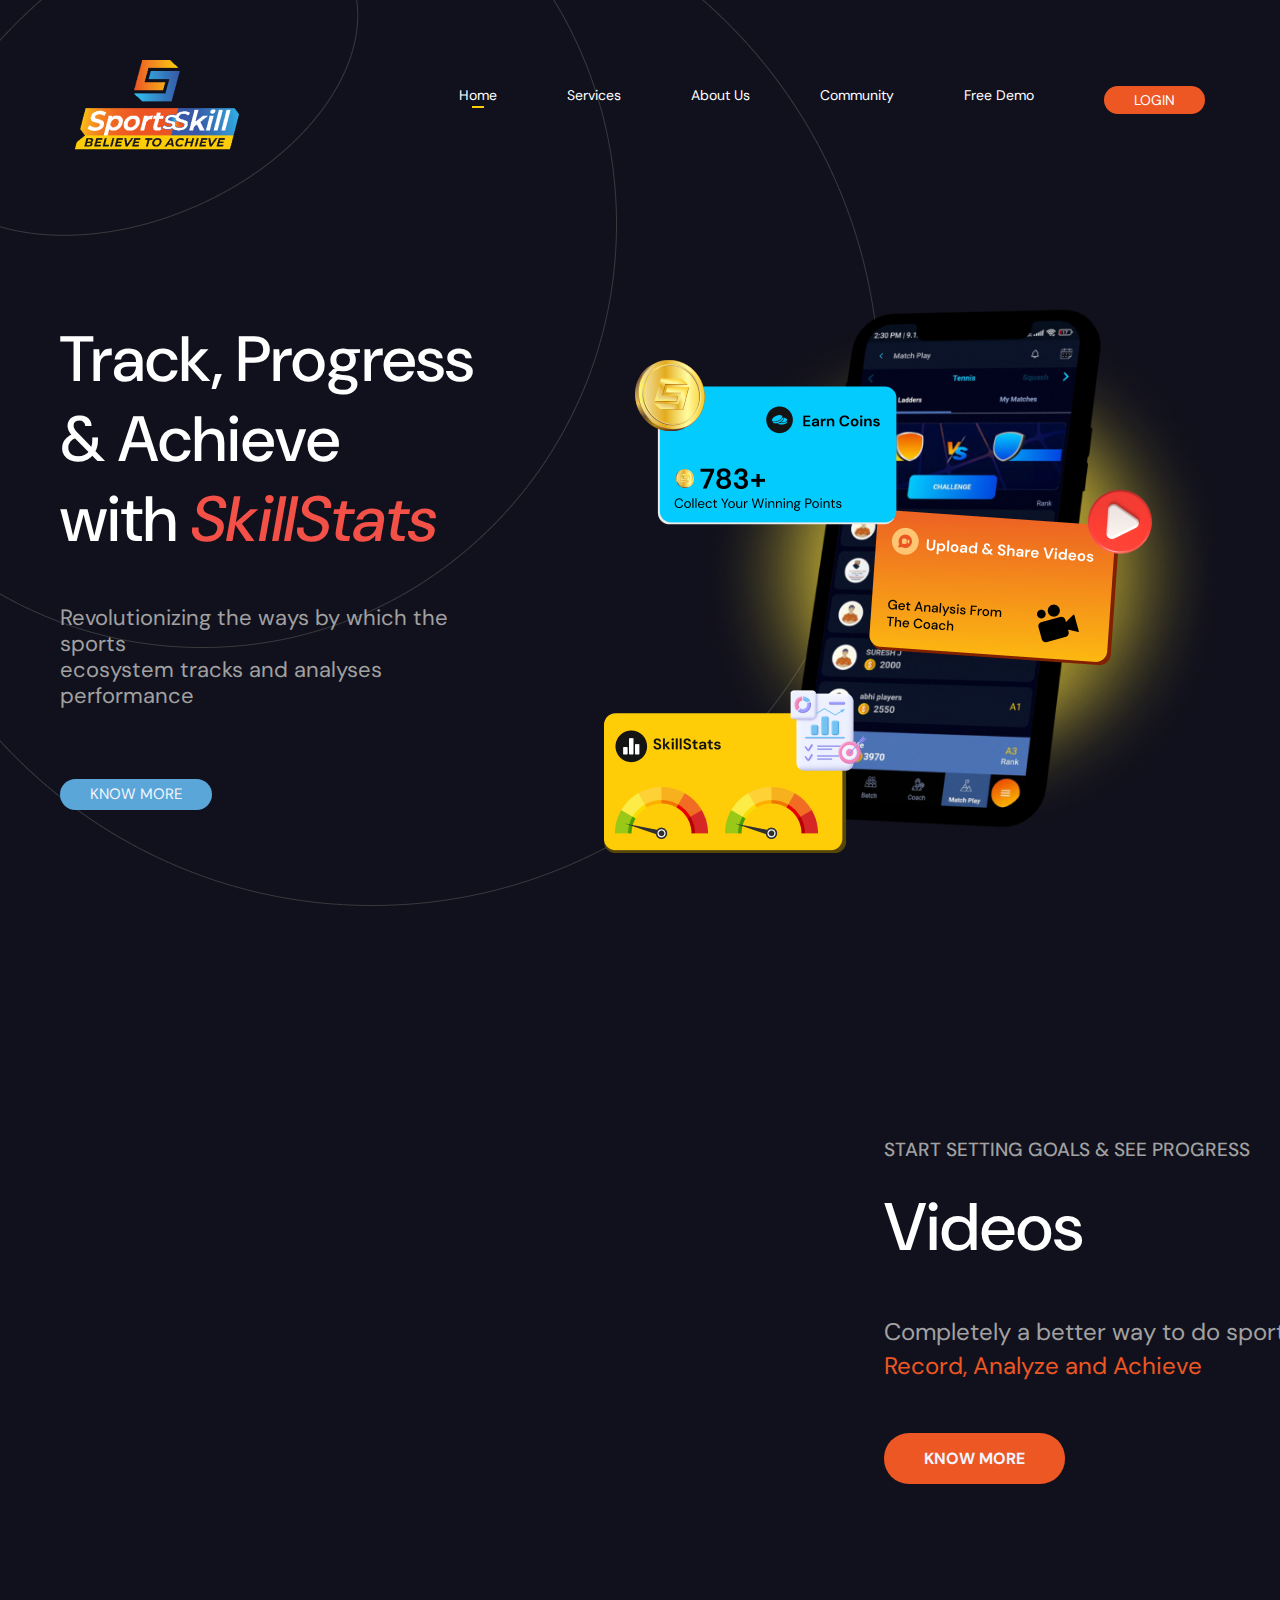
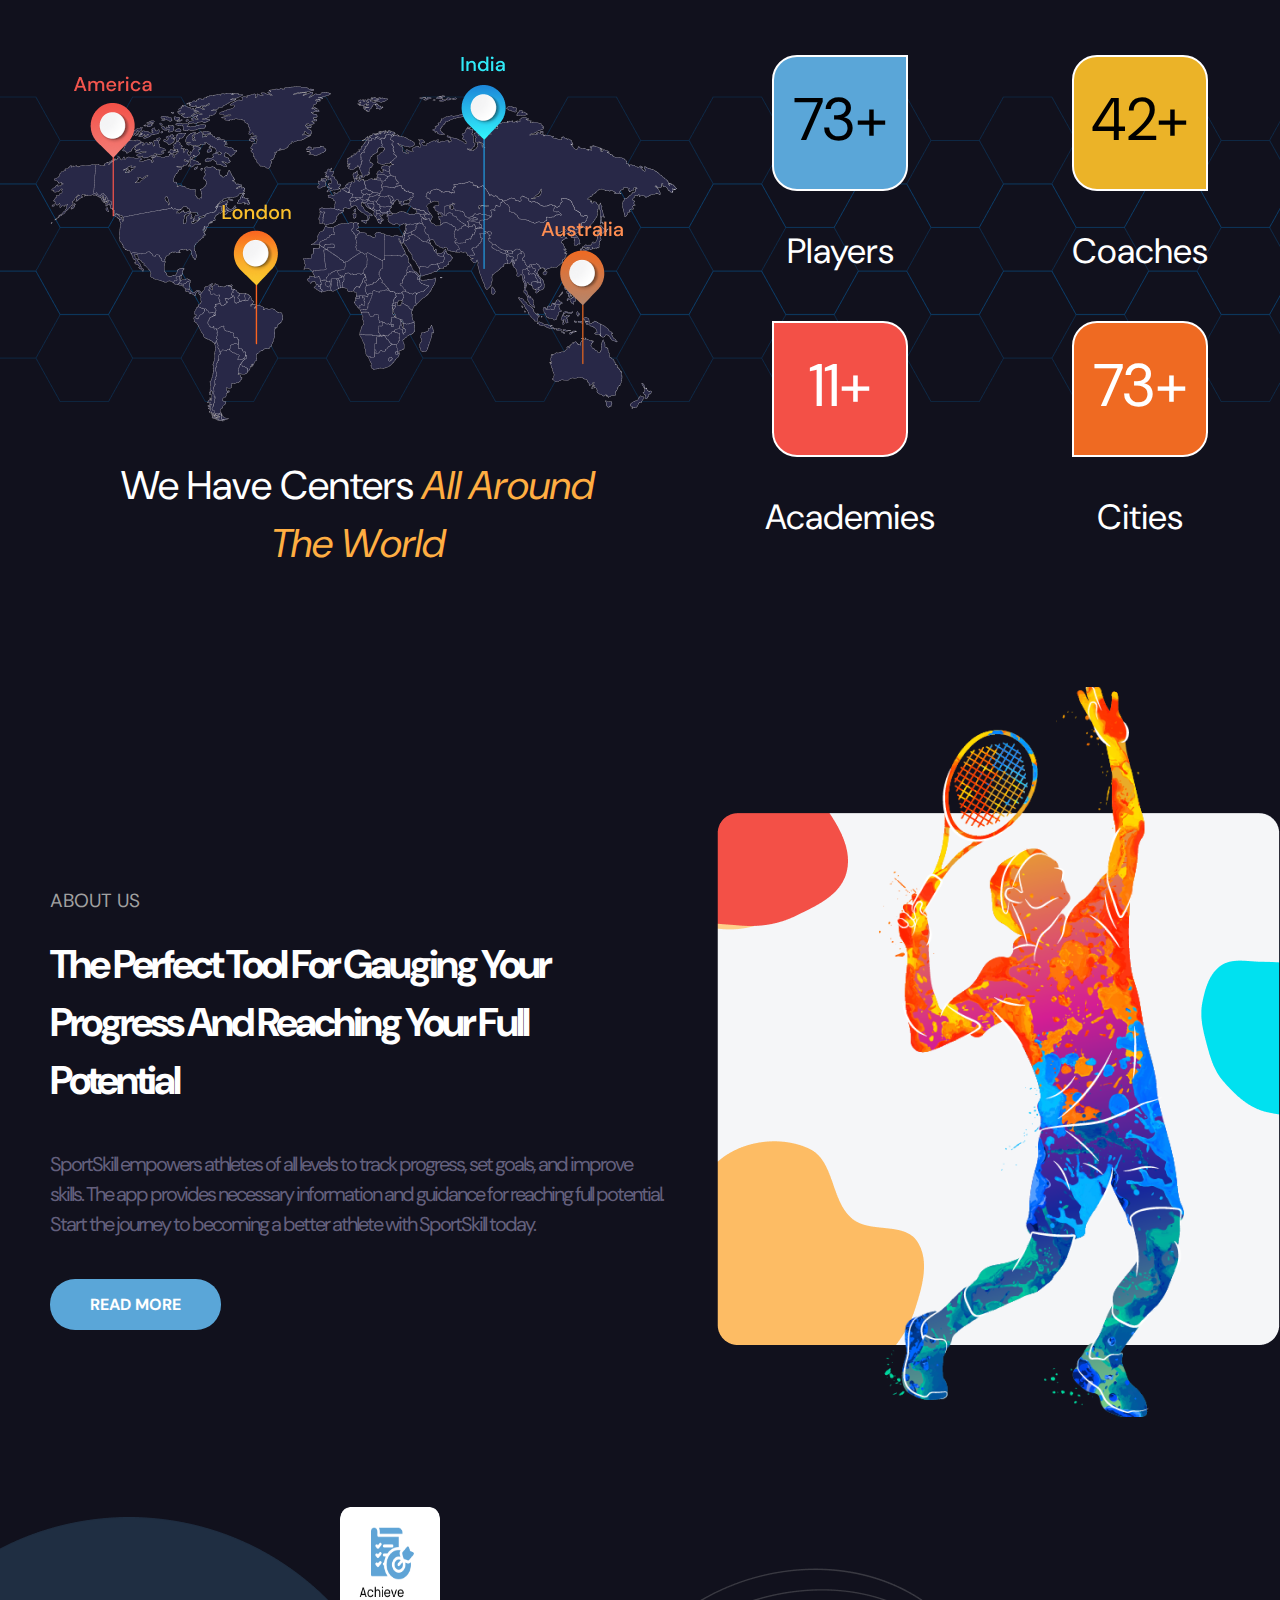
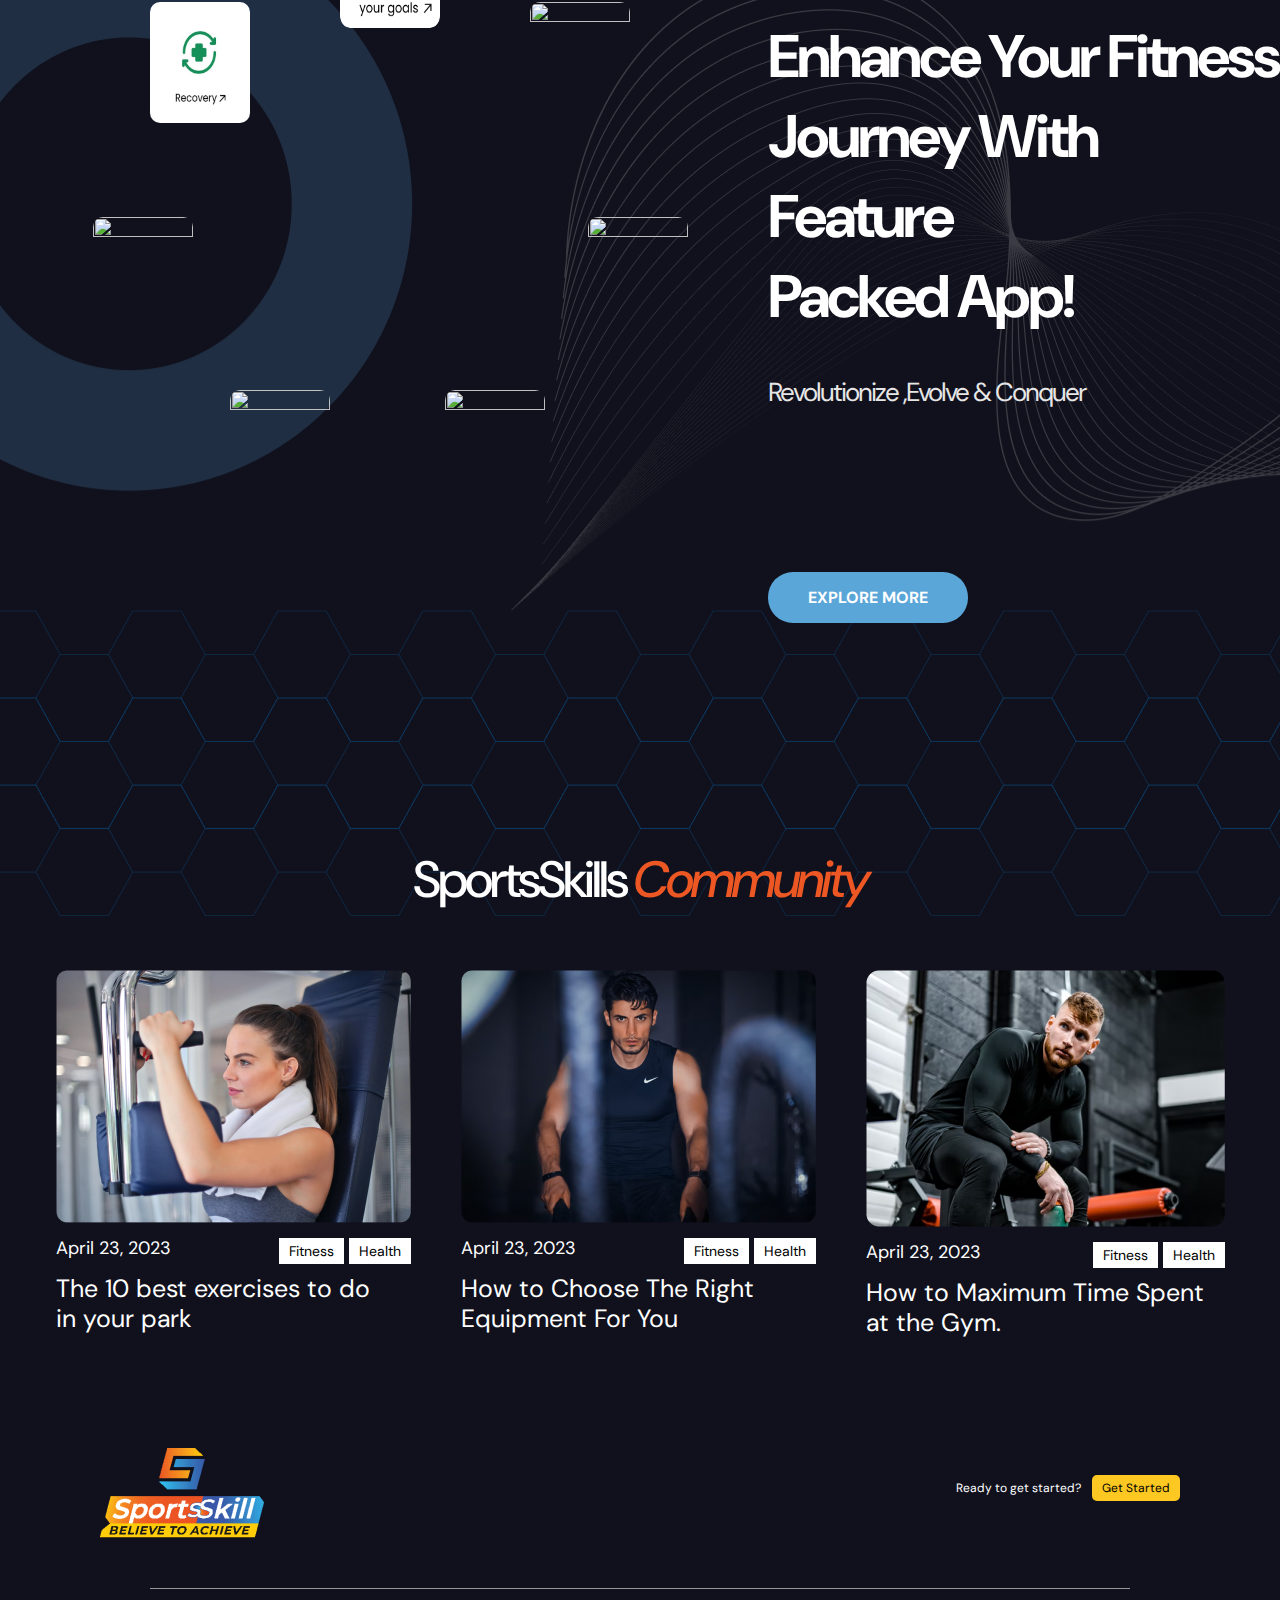
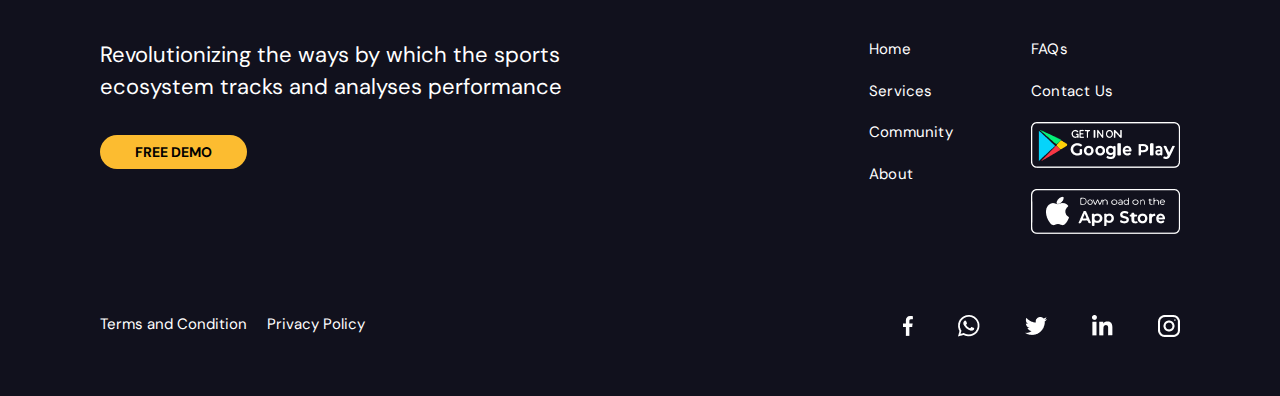
==== index.html @ b984650c "Add files via upload" ====
<!DOCTYPE html>
<html>
	<head>
		<meta charset="UTF-8" />
		<title>SportsKill</title>
		<link
			rel="preconnect"
			href="https://fonts.googleapis.com" />
		<link
			rel="preconnect"
			href="https://fonts.gstatic.com"
			crossorigin />
		<link
			href="https://fonts.googleapis.com/css2?family=DM+Sans:ital,wght@0,400;0,500;0,700;1,400;1,500;1,700&display=swap"
			rel="stylesheet" />
		<link
			href="https://fonts.googleapis.com/css2?family=Plus+Jakarta+Sans:ital,wght@0,400;0,500;0,700;1,300&display=swap"
			rel="stylesheet" />
		<link
			href="https://fonts.googleapis.com/css2?family=Poppins:wght@400;500;700;800&display=swap"
			rel="stylesheet" />
		<link
			rel="stylesheet"
			href="https://cdn.jsdelivr.net/npm/bootstrap@3.3.7/dist/css/bootstrap.min.css"
			integrity="sha384-BVYiiSIFeK1dGmJRAkycuHAHRg32OmUcww7on3RYdg4Va+PmSTsz/K68vbdEjh4u"
			crossorigin="anonymous" />
		<link
			rel="stylesheet"
			href="css/sportkill.css" />
	</head>

	<body>
		<div class="wrapper">
			<img
				class="circle-bg"
				src="images/circle-bg.png" />

			<div class="header">
				<div class="logo"><img src="images/logo.png" /></div>
				<ul class="menuItems">
					<li class="active"><a href="">Home</a><i></i></li>
					<li>
						<a href="https://sportsskill.developmentbyte.com/services/"
							>Services</a
						><i></i>
					</li>
					<li>
						<a href="https://sportsskill.developmentbyte.com/about-us/"
							>About Us</a
						><i></i>
					</li>
					<li><a href="">Community</a><i></i></li>
					<li><a href="">Free Demo</a><i></i></li>
					<li class="loginBtn">
						<a href="https://academy.sportsskill.app/">Login</a>
					</li>
				</ul>
			</div>

			<div class="bannerWrap clearfix">
				<div class="bannerContnt">
					<h1>
						Track, Progress<br />
						& Achieve<br />
						with <i>SkillStats</i>
					</h1>
					<p>
						Revolutionizing the ways by which the sports <br />
						ecosystem tracks and analyses performance
					</p>
					<div class="bannerActions">
						<a
							class="knowMore"
							href="https://sportsskill.developmentbyte.com/services/"
							>Know More</a
						>
					</div>
				</div>
				<div class="hp-header__layers">
					<!-- <img
						src="images/Ellipse 18.png"
						loading="lazy"
						alt=""
						class="hp-layer__code" /> -->
					<!-- <img src="images/phone-glow-2.png" class="phone-img" /> -->
					<div
						class="nav-link active"
						id="v-pills-home-tab tabs"
						data-toggle="tab"
						data-target="#v-pills-home"
						type="button"
						role="tab"
						aria-controls="v-pills-home"
						aria-selected="true">
						<img
							src="images/card-1.png"
							class="cards card1" />
					</div>

					<div
						class="nav-link"
						id="v-pills-profile-tab tabs"
						data-toggle="tab"
						data-target="#v-pills-profile"
						type="button"
						role="tab"
						aria-controls="v-pills-profile"
						aria-selected="false">
						<img
							src="images/card-2.png"
							class="cards card2" />
					</div>
					<div
						class="nav-link"
						id="v-pills-messages-tab tabs"
						data-toggle="tab"
						data-target="#v-pills-messages"
						type="button"
						role="tab"
						aria-controls="v-pills-messages"
						aria-selected="false">
						<img
							src="images/card-3.png"
							class="cards card3" />
					</div>
					<div
						class="tab-content content_tab"
						id="v-pills-tabContent">
						<div
							class="tab-pane fade"
							id="v-pills-profile"
							role="tabpanel"
							aria-labelledby="v-pills-profile-tab">
							<div class="">
								<img
									src="images/iphone14 2.png"
									class="phone-img2" />
							</div>
							<div class="content">
								<h4>STOP DOING YOUR SPORT ALONE</h4>
								<h2>Challenge</h2>
								<p>
									Discover a community of Players. <br /><i
										>Challange, Progress & earn SkillCoins</i
									>
								</p>
								<a href="https://sportsskill.developmentbyte.com/services/"
									>Know More</a
								>
							</div>
						</div>
						<div
							class="tab-pane fade"
							id="v-pills-messages"
							role="tabpanel"
							aria-labelledby="v-pills-messages-tab">
							<div class="">
								<img
									src="images/iphone14 2 (1).png"
									class="phone-img3" />
							</div>
							<div class="content">
								<h4>SIMPLIFIED, HOLISTIC AND COMPREHENSIVE</h4>
								<h2>SkillStats</h2>
								<p>
									Dynamic illustrative charts. <br /><i
										>On & Off the field Data reports.</i
									>
								</p>
								<a href="https://sportsskill.developmentbyte.com/services/"
									>Know More</a
								>
							</div>
						</div>
						<div
							class="tab-pane fade active in"
							id="v-pills-home"
							role="tabpanel"
							aria-labelledby="v-pills-home-tab">
							<div class="">
								<img
									src="images/phone-glow-2.png"
									class="phone-img" />
							</div>
							<div class="content">
								<h4>START SETTING GOALS & SEE PROGRESS</h4>
								<h2>Videos</h2>
								<p>
									Completely a better way to do sports <br /><i
										>Record, Analyze and Achieve</i
									>
								</p>
								<a href="https://sportsskill.developmentbyte.com/services/"
									>Know More</a
								>
							</div>
						</div>
					</div>
				</div>
			</div>

			<div class="counterSection clearfix">
				<div class="maps">
					<img src="images/map.png" />
					<p>
						We Have Centers <i>All Around <br />The World</i>
					</p>
				</div>
				<div class="countersContent clearfix">
					<div class="setone clearfix">
						<div class="counter1 mainCounterWrap mg0">
							<div class="counter"><span>73</span>+</div>
							<b>Players</b>
						</div>
						<div class="counter2 mainCounterWrap">
							<div class="counter"><span>42</span>+</div>
							<b>Coaches</b>
						</div>
					</div>
					<div class="settwo clearfix">
						<div class="counter3 mainCounterWrap mg0">
							<div class="counter"><span>11</span>+</div>
							<b>Academies</b>
						</div>
						<div class="counter4 mainCounterWrap">
							<div class="counter"><span>73</span>+</div>
							<b>Cities</b>
						</div>
					</div>
				</div>
			</div>

			<div class="aboutusSection clearfix">
				<div class="aboutContent clearfix">
					<span>About Us</span>
					<h3>
						The perfect tool for gauging your <br />progress and reaching your
						full<br />
						potential
					</h3>
					<p>
						SportSkill empowers athletes of all levels to track progress, set
						goals, and improve skills. The app provides necessary information
						and guidance for reaching full potential. Start the journey to
						becoming a better athlete with SportSkill today.
					</p>
					<a href="https://sportsskill.developmentbyte.com/about-us/"
						>Read More</a
					>
				</div>
				<div class="aboutImg clearfix">
					<img src="images/about-person.png" />
					<img
						src="images/about-one.png"
						class="about-one about-image" />
					<img
						src="images/about-two.png"
						class="about-two about-image" />
					<img
						src="images/about-three.png"
						class="about-three about-image" />
				</div>
			</div>

			<!-- ------------------------------- -->
			<div class="featuresWrap clearfix">
				<div class="featureWrap-inside">
					<div class="wheel">
						<div class="cabin">
							<a onclick="openModal('myModal1','communityPopup')"
								><img
									class="size1"
									src="images/community.jpg"
							/></a>
						</div>
						<div class="cabin">
							<a onclick="openModal('myModal1','fitnessPopup')"
								><img
									class="size2"
									src="images/fitness.jpg"
							/></a>
						</div>
						<div class="cabin">
							<a onclick="openModal('myModal1','videosPopup')"
								><img
									class="size3"
									src="images/video.jpg"
							/></a>
						</div>
						<div class="cabin">
							<a onclick="openModal('myModal1','dataAnalyticsPopup')"
								><img
									class="size4"
									src="images/data analytics.jpg"
							/></a>
						</div>
						<div class="cabin">
							<a onclick="openModal('myModal1','goalsPopup')"
								><img
									class="size5"
									src="images/Recovery.jpg"
							/></a>
						</div>
						<div class="cabin">
							<a onclick="openModal('myModal1','lifestylePopup')"
								><img
									class="size6"
									src="images/lifestyle.jpg"
							/></a>
						</div>
						<div class="cabin">
							<a onclick="openModal('myModal1','lifestylePopup')"
								><img
									class="size7"
									src="images/Goals.jpg"
							/></a>
						</div>
					</div>
					<!-- --------------------------------- -->
					<!-- <div class="rotate featureImgWrap">
            <div class="floating community">
                <a onclick="openModal('myModal1','communityPopup')"
                    ><img src="images/community.png"
                /></a>
            </div>
            <div class="fitness">
                <a onclick="openModal('myModal1','fitnessPopup')"
                    ><img src="images/fitness.png"
                /></a>
            </div>
            <div class="video">
                <a onclick="openModal('myModal1','videosPopup')"
                    ><img src="images/video.png"
                /></a>
            </div>
            <div class="data-analytics">
                <a onclick="openModal('myModal1','dataAnalyticsPopup')"
                    ><img src="images/data-analytics.png"
                /></a>
            </div>
            <div class="goals">
                <a onclick="openModal('myModal1','goalsPopup')"
                    ><img src="images/goals.png"
                /></a>
            </div>
            <div class="lifestyle">
                <a onclick="openModal('myModal1','lifestylePopup')"
                    ><img src="images/lifestyle.png"
                /></a>
            </div>
            <div class="recovery">
                <a onclick="openModal('myModal1','recoveryPopup')"
                    ><img src="images/recovery.png"
                /></a>
            </div>
        </div> -->
					<!-- ------------------------------ -->
					<div class="featureContent">
						<h3>
							Enhance Your fitness <br />Journey with Feature <br />packed app!
						</h3>
						<p>Revolutionize ,Evolve & Conquer</p>
						<a href="https://sportsskill.developmentbyte.com/services/"
							>Explore More</a
						>
					</div>
				</div>
			</div>

			<div class="communityWrap clearfix">
				<h4>SportsSkills <i>Community</i></h4>
				<div class="communityContent">
					<div class="slides mg0">
						<img src="images/person-1.png" />
						<div class="clearfix">
							<span>April 23, 2023</span>
							<ul>
								<li>Fitness</li>
								<li>Health</li>
							</ul>
						</div>
						<p>The 10 best exercises to do <br />in your park</p>
					</div>
					<div class="slides">
						<img src="images/person-2.png" />
						<div class="clearfix">
							<span>April 23, 2023</span>
							<ul>
								<li>Fitness</li>
								<li>Health</li>
							</ul>
						</div>
						<p>How to Choose The Right <br />Equipment For You</p>
					</div>
					<div class="slides">
						<img src="images/person-3.png" />
						<div class="clearfix">
							<span>April 23, 2023</span>
							<ul>
								<li>Fitness</li>
								<li>Health</li>
							</ul>
						</div>
						<p>How to Maximum Time Spent <br />at the Gym.</p>
					</div>
				</div>
			</div>

			<div class="footer clearfix">
				<div class="upperfooter clearfix">
					<a
						href=""
						class="logo"
						><img src="images/logo.png"
					/></a>
					<p>
						Ready to get started?
						<a
							data-toggle="modal"
							data-target="#enquireNow"
							>Get Started</a
						>
					</p>
				</div>
				<div class="stroke"></div>
				<div class="footerNav clearfix">
					<div class="footerLeftWrap">
						<p>
							Revolutionizing the ways by which the sports <br />ecosystem
							tracks and analyses performance
						</p>
						<ul class="demolinks clearfix">
							<li class="mg0 freeDemolink">
								<a
									data-toggle="modal"
									data-target="#enquireNow"
									>Free Demo</a
								>
							</li>
							<!-- <li><a class="watchNow" href="">Watch Now <img src="images/watch-now.png" /></a></li> -->
						</ul>
					</div>
					<div class="footerRightWrap">
						<div class="clearfix">
							<ul class="socialMedialinks">
								<li><a href="">FAQs</a></li>
								<li>
									<a
										data-toggle="modal"
										data-target="#contactUs"
										>Contact Us</a
									>
								</li>
								<li>
									<a
										href="https://play.google.com/store/apps/details?id=com.app.sportsskill"
										><img src="images/playstore.png"
									/></a>
								</li>
								<li>
									<a
										href="https://apps.apple.com/ca/app/sportsskill/id1641702940"
										><img src="images/appstore.png"
									/></a>
								</li>
							</ul>
							<ul class="links">
								<li><a href="">Home</a></li>
								<li>
									<a href="https://sportsskill.developmentbyte.com/services/"
										>Services</a
									>
								</li>
								<li><a href="">Community</a></li>
								<li>
									<a href="https://sportsskill.developmentbyte.com/about-us/"
										>About</a
									>
								</li>
							</ul>
						</div>
					</div>
				</div>
				<div class="footerBottom clearfix">
					<ul class="tnc clearfix">
						<li>
							<a
								href="https://sportsskill.developmentbyte.com/terms-conditions/"
								>Terms and Condition</a
							>
						</li>
						<li>
							<a href="https://sportsskill.developmentbyte.com/privacy-policy/"
								>Privacy Policy
							</a>
						</li>
					</ul>
					<div class="socialIcons">
						<ul>
							<li>
								<a href=""><img src="images/fb.png" /></a>
							</li>
							<li>
								<a href="https://api.whatsapp.com/send?phone=9137476346"
									><img src="images/whatsapp.png"
								/></a>
							</li>
							<li>
								<a href=""><img src="images/twitter.png" /></a>
							</li>
							<li>
								<a href="https://www.linkedin.com/company/sportsskill/"
									><img src="images/linked-in.png"
								/></a>
							</li>
							<li>
								<a href="https://www.instagram.com/sportsskill_/"
									><img src="images/insta.png"
								/></a>
							</li>
						</ul>
					</div>
				</div>
			</div>
		</div>

		<div
			id="myModal1"
			class="popup modal_move">
			<div class="">
				<button
					id="cModal"
					class="closePopup"
					onclick="closeModal('myModal1')">
					<img src="images/closemodal.png" />
				</button>

				<div
					id="communityPopup"
					class="popupContent clearfix">
					<div class="clearfix popupHeader">
						<h2><img src="images/modal-community.png" /> Community</h2>
						<div class="getstartedbtn"><a href="">Get started</a></div>
					</div>
					<div class="content">
						<p>
							SportSkill empowers athletes of all levels to track progress, set
							goals, and improve skills. The app has MatchPlay feature which
							enables the players to challange players and inspire the
							competitive spirit among players with a game method and creating a
							complete community .
						</p>
						<ul>
							<li>
								<img
									src="images/Academy Player - Match Play - My Matches - Upcoming Matches.png" />
							</li>
							<li>
								<img
									src="images/Academy Player - Match Play - My Matches - Request – 1.png" />
							</li>
						</ul>
					</div>
				</div>

				<div
					id="goalsPopup"
					class="popupContent clearfix">
					<div class="clearfix popupHeader">
						<h2><img src="images/modal-goals.png" /> Achieve Your Goals</h2>
						<div class="getstartedbtn"><a href="">Get started</a></div>
					</div>
					<div class="content">
						<p>
							SportSkill empowers athletes of all levels to track progress, set
							goals, and improve skills. The app provides necessary information
							and guidance for reaching full potential. Start the journey to
							becoming a better athlete with SportSkill today.
						</p>
						<ul>
							<li>
								<img
									src="images/Academy Player - Match Play - My Matches - Match Played - Details.png" />
							</li>
							<li><img src="images/Academy Player - Drill.png" /></li>
						</ul>
					</div>
				</div>

				<div
					id="recoveryPopup"
					class="popupContent clearfix">
					<div class="clearfix popupHeader">
						<h2><img src="images/modal-recovery.png" /> Recovery</h2>
						<div class="getstartedbtn"><a href="">Get started</a></div>
					</div>
					<div class="content">
						<p>
							SportSkill empowers athletes of all levels to track progress, set
							goals, and improve skills. Recovery is the most important factor
							which often is overseen by most players and coaches which greatly
							affects the performance as both the parties might not know how
							much more the player can push and if pushed beyond the limit an
							injury is just waiting around the corner.
						</p>
						<ul>
							<li><img src="images/Academy Player - Academy Details.png" /></li>
							<li><img src="images/Academy Invitation – 109.png" /></li>
						</ul>
					</div>
				</div>

				<div
					id="lifestylePopup"
					class="popupContent clearfix">
					<div class="clearfix popupHeader">
						<h2><img src="images/modal-lifestyle.png" /> Lifestyle</h2>
						<div class="getstartedbtn"><a href="">Get started</a></div>
					</div>
					<div class="content">
						<p>
							SportSkill empowers athletes of all levels to track progress, set
							goals, and improve skills. Being a performance tracking app we try
							to cover on and off the field parameters which gives an insight of
							the players lifestyle and give analysis on how to improve their
							complete lifestyle.
						</p>
						<ul>
							<li>
								<img
									src="images/Individual Player - New User - Daily Survey - Before Training – 30.png" />
							</li>
							<li>
								<img
									src="images/Academy Coach - Global Calendar - Filter – 1.png" />
							</li>
						</ul>
					</div>
				</div>

				<div
					id="fitnessPopup"
					class="popupContent clearfix">
					<div class="clearfix popupHeader">
						<h2><img src="images/modal-fitness.png" /> Fitness</h2>
						<div class="getstartedbtn"><a href="">Get started</a></div>
					</div>
					<div class="content">
						<p>
							SportSkill empowers athletes of all levels to track progress, set
							goals, and improve skills. The app promotes fitness through
							informative SkillStats, videos and blogs through which player is
							getting educated on different parameters which will help them
							improve holistically
						</p>
						<ul>
							<li>
								<img src="images/Player_Home screen – Existing User – 5.png" />
							</li>
							<li><img src="images/Academy Player - Video.png" /></li>
						</ul>
					</div>
				</div>

				<div
					id="dataAnalyticsPopup"
					class="popupContent clearfix">
					<div class="clearfix popupHeader">
						<h2>
							<img src="images/modal-dataAnalytics.png" /> Data & Analytics
						</h2>
						<div class="getstartedbtn"><a href="">Get started</a></div>
					</div>
					<div class="content">
						<p>
							SportSkill empowers athletes of all levels to track progress, set
							goals, and improve skills. The app collects data with very simple,
							easy and quick method to cover not only on the field data but off
							the field data points as well so it gives a complete SkillStats
							report of the players lifestyle.
						</p>
						<ul>
							<li><img src="images/Academy Coach - Home – 1.png" /></li>
							<li><img src="images/Player_Reports.png" /></li>
						</ul>
					</div>
				</div>

				<div
					id="videosPopup"
					class="popupContent clearfix">
					<div class="clearfix popupHeader">
						<h2><img src="images/modal-videos.png" /> Videos</h2>
						<div class="getstartedbtn"><a href="">Get started</a></div>
					</div>
					<div class="content">
						<p>
							SportSkill empowers athletes of all levels to track progress, set
							goals, and improve skills. Through the app players and coaches can
							upload their videos to set goals, analyse comment and generate
							holistic reports based on them.
						</p>
						<ul>
							<li><img src="images/Academy Player - Coach Details.png" /></li>
							<li><img src="images/Academy Player - Video List.png" /></li>
						</ul>
					</div>
				</div>
			</div>
		</div>

		<div
			class="modal fade"
			id="contactUs"
			tabindex="-1"
			role="dialog"
			aria-labelledby="exampleModalCenterTitle"
			aria-hidden="true">
			<div class="modal-dialog modal-dialog-centered">
				<div class="contactUsContent modal-content">
					<button
						type="button"
						class="close"
						data-dismiss="modal"
						aria-label="Close">
						<img src="images/closemodal.png" />
					</button>
					<h3><em>Contact</em> Us</h3>
					<form class="form">
						<div class="form-group">
							<input
								type="text"
								class="form-control inputField"
								id="name"
								placeholder="Name" />
						</div>
						<div class="form-group">
							<input
								type="email"
								class="form-control inputField"
								id="email"
								placeholder="Email" />
						</div>
						<div class="form-group">
							<input
								type="text"
								class="form-control inputField"
								id="phoneNumber"
								placeholder="Phone Number" />
						</div>
						<div class="form-group">
							<input
								type="text"
								class="form-control inputField"
								id="location"
								placeholder="Location" />
						</div>
						<button
							type="submit"
							class="btn btn-default">
							Send
						</button>
					</form>

					<ul class="contacticons clearfix">
						<li class="clearfix">
							<img src="images/whatspp-icon.png" />
							<div>
								<b>Whatsapp</b>
								<span>03 5432 1234</span>
							</div>
						</li>
						<li class="clearfix">
							<img src="images/call-icon.png" />
							<div>
								<b>Academy Support</b>
								<span>admin@sportskill.app</span>
							</div>
						</li>
						<li class="clearfix">
							<img src="images/email-icon.png" />
							<div>
								<b>Email</b>
								<span>info@Sportsskill.com</span>
							</div>
						</li>
					</ul>
				</div>
			</div>
		</div>

		<div
			class="modal fade"
			id="enquireNow"
			tabindex="-1"
			role="dialog"
			aria-labelledby="exampleModalCenterTitle"
			aria-hidden="true">
			<div class="modal-dialog modal-dialog-centered">
				<div class="contactUsContent modal-content">
					<button
						type="button"
						class="close"
						data-dismiss="modal"
						aria-label="Close">
						<img src="images/closemodal.png" />
					</button>
					<h3><em>Enquire</em> Now</h3>
					<form class="form">
						<div class="form-group clearfix">
							<div class="form-check form-check-inline">
								<input
									class="form-check-input"
									type="radio"
									name="inlineRadioOptions"
									id="inlineRadio1"
									value="option1" />
								<label
									class="form-check-label"
									for="inlineRadio1"
									>For Coaches</label
								>
							</div>
							<div class="form-check form-check-inline">
								<input
									class="form-check-input"
									type="radio"
									name="inlineRadioOptions"
									id="inlineRadio2"
									value="option2" />
								<label
									class="form-check-label"
									for="inlineRadio2"
									>For Players</label
								>
							</div>
						</div>
						<div class="form-group">
							<input
								type="text"
								class="form-control inputField"
								id="name"
								placeholder="Name" />
						</div>
						<div class="form-group">
							<input
								type="email"
								class="form-control inputField"
								id="email"
								placeholder="Email" />
						</div>
						<div class="form-group">
							<input
								type="text"
								class="form-control inputField"
								id="phoneNumber"
								placeholder="Phone Number" />
						</div>
						<div class="form-group">
							<input
								type="text"
								class="form-control inputField"
								id="location"
								placeholder="Location" />
						</div>
						<button
							type="submit"
							class="btn btn-default">
							Send
						</button>
					</form>

					<ul class="contacticons clearfix">
						<li class="clearfix">
							<img src="images/whatspp-icon.png" />
							<div>
								<b>Whatsapp</b>
								<span>03 5432 1234</span>
							</div>
						</li>
						<li class="clearfix">
							<img src="images/call-icon.png" />
							<div>
								<b>Academy Support</b>
								<span>admin@sportskill.app</span>
							</div>
						</li>
						<li class="clearfix">
							<img src="images/email-icon.png" />
							<div>
								<b>Email</b>
								<span>info@Sportsskill.com</span>
							</div>
						</li>
					</ul>
				</div>
			</div>
		</div>

		<script src="https://ajax.googleapis.com/ajax/libs/jquery/1.12.4/jquery.min.js"></script>
		<script
			src="https://cdn.jsdelivr.net/npm/bootstrap@3.3.7/dist/js/bootstrap.min.js"
			integrity="sha384-Tc5IQib027qvyjSMfHjOMaLkfuWVxZxUPnCJA7l2mCWNIpG9mGCD8wGNIcPD7Txa"
			crossorigin="anonymous"></script>
		<script src="https://cdnjs.cloudflare.com/ajax/libs/gsap/3.10.3/gsap.min.js"></script>
		<script src="https://cdnjs.cloudflare.com/ajax/libs/gsap/3.10.3/ScrollTrigger.min.js"></script>
		<script src="https://cdnjs.cloudflare.com/ajax/libs/jqueryui/1.11.2/jquery-ui.min.js"></script>
		<script src="https://cdnjs.cloudflare.com/ajax/libs/waypoints/2.0.3/waypoints.min.js"></script>
		<script src="https://cdn.jsdelivr.net/jquery.counterup/1.0/jquery.counterup.min.js"></script>
		<script src="js/index.js"></script>
		<script src="js/main.js"></script>
	</body>
</html>
---- css/sportkill.css ----
.clearfix::after {
    content: "";
    clear: both;
    display: table;
}

body {
    background-color: #11111D;
    font-family: 'DM Sans', sans-serif;
}

.wrapper {
    position: relative;
    /* max-width: 1545px; */
    margin: 0 auto;
    overflow-x: hidden;
}

body.hideOverflowY {
    overflow-y: hidden;
}

.header {
    padding: 60px 75px 0 75px;
    display: flex;
    justify-content: space-between;
    align-items: center;
    position: relative;
    z-index: 99;
    max-width: 1540px;
    margin: auto;
}

.header .logo {
    float: left;
}

.header ul.menuItems {
    float: right;
}

.header li {
    float: left;
    margin-left: 70px;
    list-style: none;
}

.header li:first-child {
    margin-left: 0;
}

.header li a {
    font-family: 'DM Sans', sans-serif;
    font-size: 14px;
    line-height: 18px;
    text-transform: capitalize;
    color: #FFFFFF;
    display: block;
}

.card1 {
    z-index: 9999;
}

.card2 {
    z-index: 999;
}

.card3 {
    z-index: 99;
}

a:hover {
    text-decoration: none;
}

.header li i {
    display: none;
    border: 1px solid #FECD08;
    width: 12px;
    height: 2px;
    margin: 2px auto;
}

.header li a:hover~i,
.header li.active i {
    display: block
}

.header li.loginBtn a {
    background-color: #EC5723;
    border-radius: 21px;
    text-transform: uppercase;
    padding: 5px 30px
}

.bannerWrap {
    padding: 150px 0 700px 60px;
    position: relative;
    max-width: 1540px;
    margin: auto;
}

.bannerWrap .bannerContnt h1 {
    font-size: 64px;
    line-height: 80px;
    color: #fff;
    padding-bottom: 35px;
}

.bannerWrap .bannerContnt h1 i {
    color: #F35047;
}

.bannerWrap .bannerContnt p {
    font-size: 22px;
    color: #A1A1A1;
    line-height: 26px;
}

.bannerActions {
    padding-top: 60px;
    display: flex;
    align-items: center;
}

.bannerActions a {
    float: left
}

.bannerActions .knowMore {
    font-size: 15px;
    text-transform: uppercase;
    color: #F2F5FF;
    background-color: #5AA6D8;
    border-radius: 24px;
    padding: 5px 30px;
    margin-right: 40px;
}

.watchNow {
    color: #FFFFFF;
    font-size: 15px;
    text-transform: uppercase;
}

.watchNow img {
    margin-left: 5px;
}

.cards {
    position: absolute;
}

.bannerContnt {
    float: left;
    width: 35%
}

.hp-header__layers {
    float: left;
    width: 64%;
    position: relative;
}

.circle-bg {
    position: absolute;
    top: 0;
    left: 0;
}

.phone-img {
    position: absolute;
    top: -148%;
    left: -29%
}

.phone-img2 {
    position: absolute;
    top: -130%;
    left: -36%
}

.phone-img3 {
    position: absolute;
    top: -130%;
    left: -36%
}

.hp-layer__code {
    position: absolute;
    top: -250px;
    left: 0px;
    /* -webkit-animation:spin 4s linear infinite;
    -moz-animation:spin 4s linear infinite;
    animation:spin 4s linear infinite; */
}

.card1 {
    top: 60px;
    left: 19%;
}

.card2 {
    right: 100px;
    top: 143px;
    max-width: 100%;
    display: block;
}

.card3 {
    top: 390px;
    left: 15%;
}

.section-one {
    padding: 0px 0 0 100px
}

.nav-pills {
    float: left;
    width: 30%;
    position: relative;
    top: -12px;
}

#v-pills-tabContent {
    float: left;
    width: 70%
}

.tab-pane>div {
    float: left;
}

.tab-pane>.content {
    padding: 130px 0 0 30px
}

.tab-pane>div>img {
    width: 98%;
    display: block;
}

.tab-pane>div>.phone-img2 {
    width: 44%;
    display: block;
}

.tab-pane>div>.phone-img3 {
    width: 44%;
    display: block;
}

.nav-pills>div {
    margin-bottom: 60px;
    cursor: pointer;
}

.tab-pane .content h4 {
    color: #A1A1A1;
    font-size: 19px;
    margin-bottom: 30px;
}

.tab-pane .content h2 {
    color: #fff;
    margin-bottom: 50px;
    font-size: 67px;
}

.tab-pane .content p {
    color: #A1A1A1;
    font-size: 24px;
    margin-bottom: 65px;
}

.tab-pane .content p i {
    color: #EC5723;
    font-style: normal;
}

.tab-pane .content a {
    color: #F2F5FF;
    background-color: #EC5723;
    font-weight: bold;
    font-size: 16px;
    padding: 15px 40px;
    text-transform: uppercase;
    border-radius: 25px;
}

#v-pills-profile-tab>img {
    margin-left: -12px;
}

.counterSection {
    background: url('../images/pattern-bg.png') no-repeat center center;
    padding: 120px 0 0 50px;
    max-width: 1540px;
    margin: auto;
}

.counterSection .maps {
    float: left;
    width: 50%
}

.counterSection .countersContent {
    float: left;
    width: 50%;
}

.counter1 .counter {
    background-color: #5AA6D8;
    border-radius: 25px 0 25px 25px;
    -webkit-border-radius: 25px 0 25px 25px;
    -moz-border-radius: 25px 0 25px 25px;
    -ms-border-radius: 25px 0 25px 25px;
    -o-border-radius: 25px 0 25px 25px;
}

.counter2 .counter {
    background-color: #EBB328;
    border-radius: 25px 25px 0 25px;
}

.counter3 .counter {
    background-color: #F35047;
    border-radius: 0 25px 25px 25px;
    color: #fff !important
}

.counter4 .counter {
    background-color: #EF6A22;
    border-radius: 25px 25px 25px 0;
    color: #fff !important
}

.countersContent .counter {
    display: inline-block;
    width: 136px;
    height: 136px;
    text-align: center;
    line-height: 126px;
    color: #000;
    margin-bottom: 40px;
    border: 2px solid #fff;
    font-size: 60px
}

.countersContent b {
    display: block;
    font-size: 35px;
    color: #fff;
    line-height: 40px;
    margin-bottom: 50px;
    font-weight: normal;
}

.mainCounterWrap {
    margin-left: 150px;
    float: left;
    width: 150px;
    text-align: center;
}

.mainCounterWrap.mg0 {
    margin-left: 0
}

.setone,
.settwo {
    padding-left: 100px;
}

.maps p {
    font-size: 40px;
    color: #fff;
    margin-top: 35px;
    text-align: center;
}

.maps p i {
    color: #FFAE42
}

.countersContent {
    padding-top: 25px;
}

.aboutusSection {
    padding: 100px 0 0 50px;
    position: relative;
    max-width: 1540px;
    margin: auto;
}

.aboutContent {
    float: left;
    width: 50%;
    padding-top: 200px;
}

.aboutContent span {
    color: #A1A1A1;
    font-size: 19px;
    text-transform: uppercase;
    margin: 45px 0;
}

.aboutContent h3 {
    color: #FFFFFF;
    font-size: 40px;
    font-weight: bold;
    line-height: 58px;
    text-transform: capitalize;
    margin-bottom: 40px;
    letter-spacing: -3px;
}

.aboutContent p {
    letter-spacing: -2px;
    color: #64607D;
    font-size: 20px;
    line-height: 30px;
    margin-bottom: 55px;
}

.aboutContent a {
    color: #fff;
    border-radius: 25px;
    background: #5AA6D8;
    padding: 15px 40px;
    text-transform: uppercase;
    font-size: 16px;
    font-weight: bold;
}

.aboutImg {
    float: right;
    width: 50%;
    text-align: right;
}

.about-image {
    position: absolute
}

.about-one {
    left: -586px;
    top: 306px
}

.about-two {
    top: 460px;
    right: -10000px
}

.about-three {
    left: -592px;
    top: 634px;
}

.content_tab {
    position: absolute;
    right: -133px;
    top: 700px;
}

.featuresWrap {
    background: url("../images/feature-bg.png") no-repeat;
    max-width: 1540px;
    margin: auto;
    margin-top: 100px;
}

.featureContent a {
    color: #fff;
    border-radius: 25px;
    background: #5AA6D8;
    padding: 15px 40px;
    text-transform: uppercase;
    font-size: 16px;
    font-weight: bold;
}

.featureContent h3 {
    color: #FFFFFF;
    font-size: 60px;
    font-weight: bold;
    line-height: 80px;
    text-transform: capitalize;
    margin-bottom: 40px;
    letter-spacing: -3px;
}

.featureContent p {
    letter-spacing: -2px;
    color: #E6E6E6;
    font-size: 26px;
    line-height: 30px;
    margin-bottom: 180px;
}

.featureContent {
    float: right;
    width: 40%;
    padding-top: 80px
}

.featureImgWrap {
    float: left;
    width: 50%;
    position: relative;
}

.floating {
    animation-name: floating;
    animation-duration: 5s;
    animation-iteration-count: infinite;
    animation-timing-function: ease-in-out;

    /* margin-left: 30px;
    margin-top: 5px; */
    position: absolute;
    cursor: pointer;
}

.rotate {
    -webkit-animation: spin 8s linear infinite;
    -moz-animation: spin 8s linear infinite;
    animation: spin 8s linear infinite;
    position: absolute;
    cursor: pointer;
}

.rotate2 {
    animation: swing ease-in-out 1s infinite alternate;
    /* transform-origin: center -20px; */
    position: absolute;
    cursor: pointer;
}

@keyframes swing {
    0% {
        transform: rotate(3deg);
    }

    100% {
        transform: rotate(-3deg);
    }
}

@keyframes floating {
    0% {
        transform: translate(0, 0px);
    }

    50% {
        transform: translate(0, 15px);
    }

    100% {
        transform: translate(0, -0px);
    }
}

.recovery {
    top: 13px;
    left: 24px;
    position: absolute;
}

.lifestyle {
    top: 209px;
    left: -17px;
    position: absolute;
}

.video {
    top: -24px;
    right: 86px;
    position: absolute;
}

.data-analytics {
    top: 220px;
    right: 6px;
    position: absolute;
}

.goals {
    top: 318px;
    left: 180px;
    position: absolute;
}

.fitness {
    top: -124px;
    left: 146px;
    position: absolute;
}

.community {
    top: 106px;
    left: 221px;
    position: absolute;
}

.rotate img,
.rotate2 img {
    width: 90%
}

.featureImgWrap>div>a {
    display: block
}

.featureImgWrap>div>a:hover {
    transform: scale(1.1);
}

.rotate2 .fitness {
    top: -121px;
    left: 160px;
}

.rotate2 .goals {
    top: 320px;
    left: 203px;
}

.communityWrap {
    background: url('../images/pattern-bg.png') no-repeat center top;
    padding: 220px 0 0 0px;
    max-width: 1540px;
    margin: auto;
}

.communityWrap h4 {
    font-size: 51px;
    line-height: 80px;
    letter-spacing: -3px;
    margin-bottom: 50px;
    color: #fff;
    text-align: center;
}

.communityWrap h4 i {
    color: #EC5723;
}

.slides {
    float: left;
    margin-left: 50px
}

.slides span {
    font-size: 18px;
    line-height: 20px;
    color: #fff;
    float: left;
}

.slides ul {
    float: right;
}

.slides ul li {
    list-style: none;
    float: left;
    color: #000;
    background-color: #fff;
    padding: 3px 10px;
    margin-left: 5px;
}

.slides.mg0 {
    margin-left: 0
}

.slides img {
    border-radius: 10px;
    margin-bottom: 15px;
}

.slides p {
    font-size: 25px;
    line-height: 30px;
    color: #fff;
}

.floating a {
    display: block;
}

.footer {
    padding: 100px 100px 0 100px;
    max-width: 1540px;
    margin: auto;
}

.upperfooter {
    display: flex;
    align-items: center;
}

.upperfooter .logo {
    float: left;
    width: 50%;
}

.upperfooter p {
    text-align: right;
    float: right;
    width: 50%;
    color: #fff;
    font-size: 12px;
}

.upperfooter p a {
    background-color: #FDC822;
    color: #000;
    font-size: 12px;
    margin-left: 8px;
    border-radius: 5px;
    padding: 5px 10px;
}

.stroke {
    border-top: 1px solid #979797;
    margin: 50px 50px;
    height: 1px;
}

.footerLeftWrap {
    float: left;
    width: 50%
}

.footerRightWrap {
    float: right;
    width: 50%
}

.footerLeftWrap p {
    font-size: 22px;
    color: #fff;
    margin-bottom: 40px;
}

.demolinks {
    padding: 0;
    display: flex;
    align-items: center;
}

.demolinks li {
    float: left;
    list-style: none;
}

.freeDemolink a {
    font-weight: bold;
    text-transform: uppercase;
    background: #FCBC30;
    color: #000;
    border-radius: 28px;
    padding: 8px 35px;
    margin-right: 40px;
}

.footerBottom {
    margin: 50px 0;
}

.tnc {
    padding: 0;
    float: left;
}

.tnc li {
    float: left;
    margin-left: 20px;
    list-style: none;
}

.tnc li:first-child {
    margin: 0
}

.tnc li a {
    font-size: 15px;
    color: #fff
}

.links {
    float: right;
    padding: 0;
    width: 30%
}

.socialMedialinks {
    float: right;
    padding: 0;
}

.socialMedialinks li,
.links li {
    list-style: none;
    margin-bottom: 20px
}

.socialMedialinks li a,
.links li a {
    font-size: 15px;
    color: #fff;
    letter-spacing: 0.2px;
    cursor: pointer;
}

.socialIcons {
    padding: 0;
    float: right;
}

.socialIcons li {
    list-style: none;
    float: left;
    margin-left: 45px;
}

.popupContent {
    display: none;
    padding: 160px 90px 80px 150px
}

.popupContent.open {
    display: block;
}

.getstartedbtn {
    float: right;
    width: 20%;
    text-align: right;
}

.popup.open {
    transform: translateX(0px);
}

.popup>div {
    position: relative;
}

.popup {
    /* Update CSS with transition and transform rules */
    transition: transform 1s linear;
    transform: translateX(100%);
    position: fixed;
    z-index: 1;
    left: 0%;
    top: 0;
    width: 100%;
    height: 100%;
    overflow: auto;
    background-color: #fff;
    border-radius: 300px 0 0 0;
    display: none
}


.closePopup {
    background: none;
    border: none;
    position: absolute;
    right: 150px;
    top: 38px;
}

.closePopup img {
    display: block;
    width: 80%
}

.popupContent h2 {
    width: 80%;
    font-size: 67px;
    line-height: 67px;
    color: #3A3434;
    margin-bottom: 20px;
    float: left;
}

.popupContent h2 img {
    display: inline-block;
    margin-right: 15px
}

.popupContent a {
    text-transform: uppercase;
    display: inline-block;
    background: #5AA6D8;
    color: #fff;
    font-size: 18px;
    box-shadow: 0px 67px 80px rgba(55, 52, 169, 0.07), 0px 43.4259px 46.8519px rgba(233, 28, 76, 0.0531), 0px 25.8074px 25.4815px rgba(55, 52, 169, 0.0425185), 0px 13.4px 13px rgba(55, 52, 169, 0.035), 0px 5.45926px 6.51852px rgba(55, 52, 169, 0.0274815), 0px 1.24074px 3.14815px rgba(55, 52, 169, 0.0168519);
    border-radius: 10px;
    padding: 10px 40px;
}

.popupContent .content p {
    font-size: 30px;
    line-height: 52px;
    letter-spacing: 2%;
    color: #3E3E3E;
    margin-bottom: 40px;
}

.popupContent .content ul {
    padding: 0
}

.popupContent .content ul li {
    list-style: none;
    float: left;
    margin-right: 30px;
}

.popupHeader {
    display: flex;
    align-items: center;
}

[ data-toggle="modal"] {
    cursor: pointer;
}

.contactUsContent {
    background: url('../images/contact-us-bg.png') no-repeat center center #fff;
    margin: 0 auto;
    padding: 15px 50px;
}

.contactUsContent h3 {
    color: #152329;
    text-transform: uppercase;
    font-family: 'Plus Jakarta Sans', sans-serif;
    font-size: 49px;
    letter-spacing: 11%;
    margin-bottom: 80px;
}

.contactUsContent h3 em {
    color: #5AA6D8;
    font-style: normal;
}

.contactUsContent .close {
    opacity: 1;
    position: absolute;
    top: 37px;
    right: 45px;
}

.contactUsContent .close img {
    width: 54px
}

#contactUs>div,
#enquireNow>div {
    width: 945px
}

.contactUsContent .inputField {
    border: 1px solid #000;
    height: 68px;
    background: transparent;
    font-family: 'Poppins', sans-serif;
    font-size: 17px;
}

.contactUsContent .form-group {
    margin-bottom: 30px;
}

.contactUsContent form button,
.contactUsContent form button:hover {
    background-color: #FDC822;
    border: none;
    width: 100%;
    display: block;
    font-size: 22px;
    text-transform: uppercase;
    text-align: center;
    padding: 15px 0;
    color: #fff;
    margin-bottom: 30px;
}

.contacticons {
    padding: 0;
    margin-bottom: 50px;
}

.contacticons li {
    float: left;
    list-style: none;
    width: 33%;
    display: flex;
    align-items: center;
}

.contacticons li img {
    float: left;
    margin-right: 15px;
}

.contacticons li b {
    color: #000;
    font-family: 'Poppins', sans-serif;
    font-size: 17px;
    display: block
}

.contacticons li span {
    color: #5AA6D8;
    font-family: 'Poppins', sans-serif;
    font-size: 17px;
    display: block;
}

.contactUsContent .form-check-inline {
    float: left;
    margin-right: 40px;
}

.contactUsContent .form-check-inline label {
    font-size: 17px;
    font-family: 'Plus Jakarta Sans', sans-serif;
}

@-moz-keyframes spin {
    100% {
        -moz-transform: rotate(360deg);
    }
}

@-webkit-keyframes spin {
    100% {
        -webkit-transform: rotate(360deg);
    }
}

@keyframes spin {
    100% {
        -webkit-transform: rotate(360deg);
        transform: rotate(360deg);
    }
}

.communityContent {
    display: flex;
    /* align-items: center; */
    justify-content: center;
}

.wheel {
    /* border: 10px solid white; */
    border-radius: 50%;
    margin-left: 140px;
    position: absolute;
    height: 55vw;
    width: 55vw;
    max-width: 500px;
    max-height: 500px;
    animation: wheel 10s linear infinite;

}

.cabin {
    /* background-color: red; */
    width: 20%;
    height: 20%;
    position: absolute;
    /* border: 2px solid; */
    transform-origin: 50% 0%;
    animation: cabins 10s linear infinite;
}

.cabin a img {

    width: 100px;
    aspect-ratio: 0.83;
    border-radius: 10px;

}


.cabin:nth-of-type(1) {
    right: -9.5%;
    top: 60%;
}

.cabin:nth-of-type(2) {
    right: 19%;
    top: 94.5%;
}

.cabin:nth-of-type(3) {
    right: 62%;
    top: 94.5%;
}

.cabin:nth-of-type(4) {
    left: -9.5%;
    top: 60%;
}

.cabin:nth-of-type(5) {
    left: 2%;
    top: 17%;
}

.cabin:nth-of-type(6) {
    right: 2%;
    top: 17%;
}

.cabin:nth-of-type(7) {
    right: 40%;
    top: -2%;
}

@keyframes wheel {
    0% {
        transform: rotate(0deg);
    }

    100% {
        transform: rotate(-360deg);
    }
}

@keyframes cabins {
    0% {
        transform: rotate(0deg);
    }

    100% {
        transform: rotate(360deg);
    }
}


.size1 {
    animation: increaseSize1 10s linear infinite;
}

.size2 {
    animation: increaseSize2 10s linear infinite;
}

.size3 {
    animation: increaseSize3 10s linear infinite;
}

.size4 {
    animation: increaseSize4 10s linear infinite;
}

.size5 {
    animation: increaseSize5 10s linear infinite;
}

.size6 {
    animation: increaseSize6 10s linear infinite;
}

.size7 {
    animation: increaseSize7 10s linear infinite;
}



@keyframes increaseSize1 {
    0% {
        width: 110px;
        filter: blur(0);
    }

    14.28% {
        width: 120px;
        filter: blur(0px);
    }

    28.57% {
        width: 140px;
        filter: blur(0px);
    }

    42.86% {
        width: 130px;
        filter: blur(0px);
    }

    57.14% {
        width: 120px;
        filter: blur(0.5px);
    }

    71.43% {
        width: 110px;
        filter: blur(3px);
    }

    85.71% {
        width: 100px;
        filter: blur(3px);
    }

    100% {
        width: 110px;
        filter: blur(0.5px);
    }
}

@keyframes increaseSize2 {
    0% {
        width: 100px;
        filter: blur(3px);
    }

    14.28% {
        width: 110px;
        filter: blur(0.5px);
    }

    28.57% {
        width: 120px;
        filter: blur(0px);
    }

    42.86% {
        width: 140px;
        filter: blur(0px);
    }

    57.14% {
        width: 130px;
        filter: blur(0px);
    }

    71.43% {
        width: 120px;
        filter: blur(0.5px);
    }

    85.71% {
        width: 110px;
        filter: blur(3px);
    }

    100% {
        width: 100px;
        filter: blur(3px);
    }
}

@keyframes increaseSize3 {
    0% {
        width: 110px;
        filter: blur(3px);
    }

    14.28% {
        width: 100px;
        filter: blur(3px);
    }

    28.57% {
        width: 110px;
        filter: blur(0.5px);
    }

    42.86% {
        width: 120px;
        filter: blur(0px);
    }

    57.14% {
        width: 140px;
        filter: blur(0px);
    }

    71.43% {
        width: 130px;
        filter: blur(0px);
    }

    85.71% {
        width: 120px;
        filter: blur(0.5px);
    }

    100% {
        width: 110px;
        filter: blur(3px);
    }
}

@keyframes increaseSize4 {
    0% {
        width: 120px;
        filter: blur(0.5px);
    }

    14.28% {
        width: 110px;
        filter: blur(3px);
    }

    28.57% {
        width: 100px;
        filter: blur(3px);
    }

    42.86% {
        width: 110px;
        filter: blur(0.5px);
    }

    57.14% {
        width: 120px;
        filter: blur(0px);
    }

    71.43% {
        width: 140px;
        filter: blur(0px);
    }

    85.71% {
        width: 130px;
        filter: blur(0px);
    }

    100% {
        width: 120px;
        filter: blur(0.5px);
    }
}

@keyframes increaseSize5 {
    0% {
        width: 130px;
        filter: blur(0);
    }

    14.28% {
        width: 120px;
        filter: blur(0.5px);
    }

    28.57% {
        width: 110px;
        filter: blur(3px);
    }

    42.86% {
        width: 100px;
        filter: blur(3px);
    }

    57.14% {
        width: 110px;
        filter: blur(0.5px);
    }

    71.43% {
        width: 120px;
        filter: blur(0px);
    }

    85.71% {
        width: 140px;
        filter: blur(0px);
    }

    100% {
        width: 130px;
        filter: blur(0px);
    }
}

@keyframes increaseSize6 {
    0% {
        width: 120px;
        filter: blur(0.5px);
    }

    14.28% {
        width: 140px;
        filter: blur(0px);
    }

    28.57% {
        width: 130px;
        filter: blur(0px);
    }

    42.86% {
        width: 120px;
        filter: blur(0px);
    }

    57.14% {
        width: 110px;
        filter: blur(0.5px);
    }

    71.43% {
        width: 100px;
        filter: blur(3px);
    }

    85.71% {
        width: 110px;
        filter: blur(3px);
    }

    100% {
        width: 120px;
        filter: blur(0.5px);
    }
}

@keyframes increaseSize7 {
    0% {
        width: 140px;
        filter: blur(0);
    }

    14.28% {
        width: 130px;
        filter: blur(0px);
    }

    28.57% {
        width: 120px;
        filter: blur(0.5px);
    }

    42.86% {
        width: 110px;
        filter: blur(3px);
    }

    57.14% {
        width: 100px;
        filter: blur(3px);
    }

    71.43% {
        width: 110px;
        filter: blur(0.5px);
    }

    85.71% {
        width: 120px;
        filter: blur(0px);
    }

    100% {
        width: 140px;
        filter: blur(0px);
    }
}
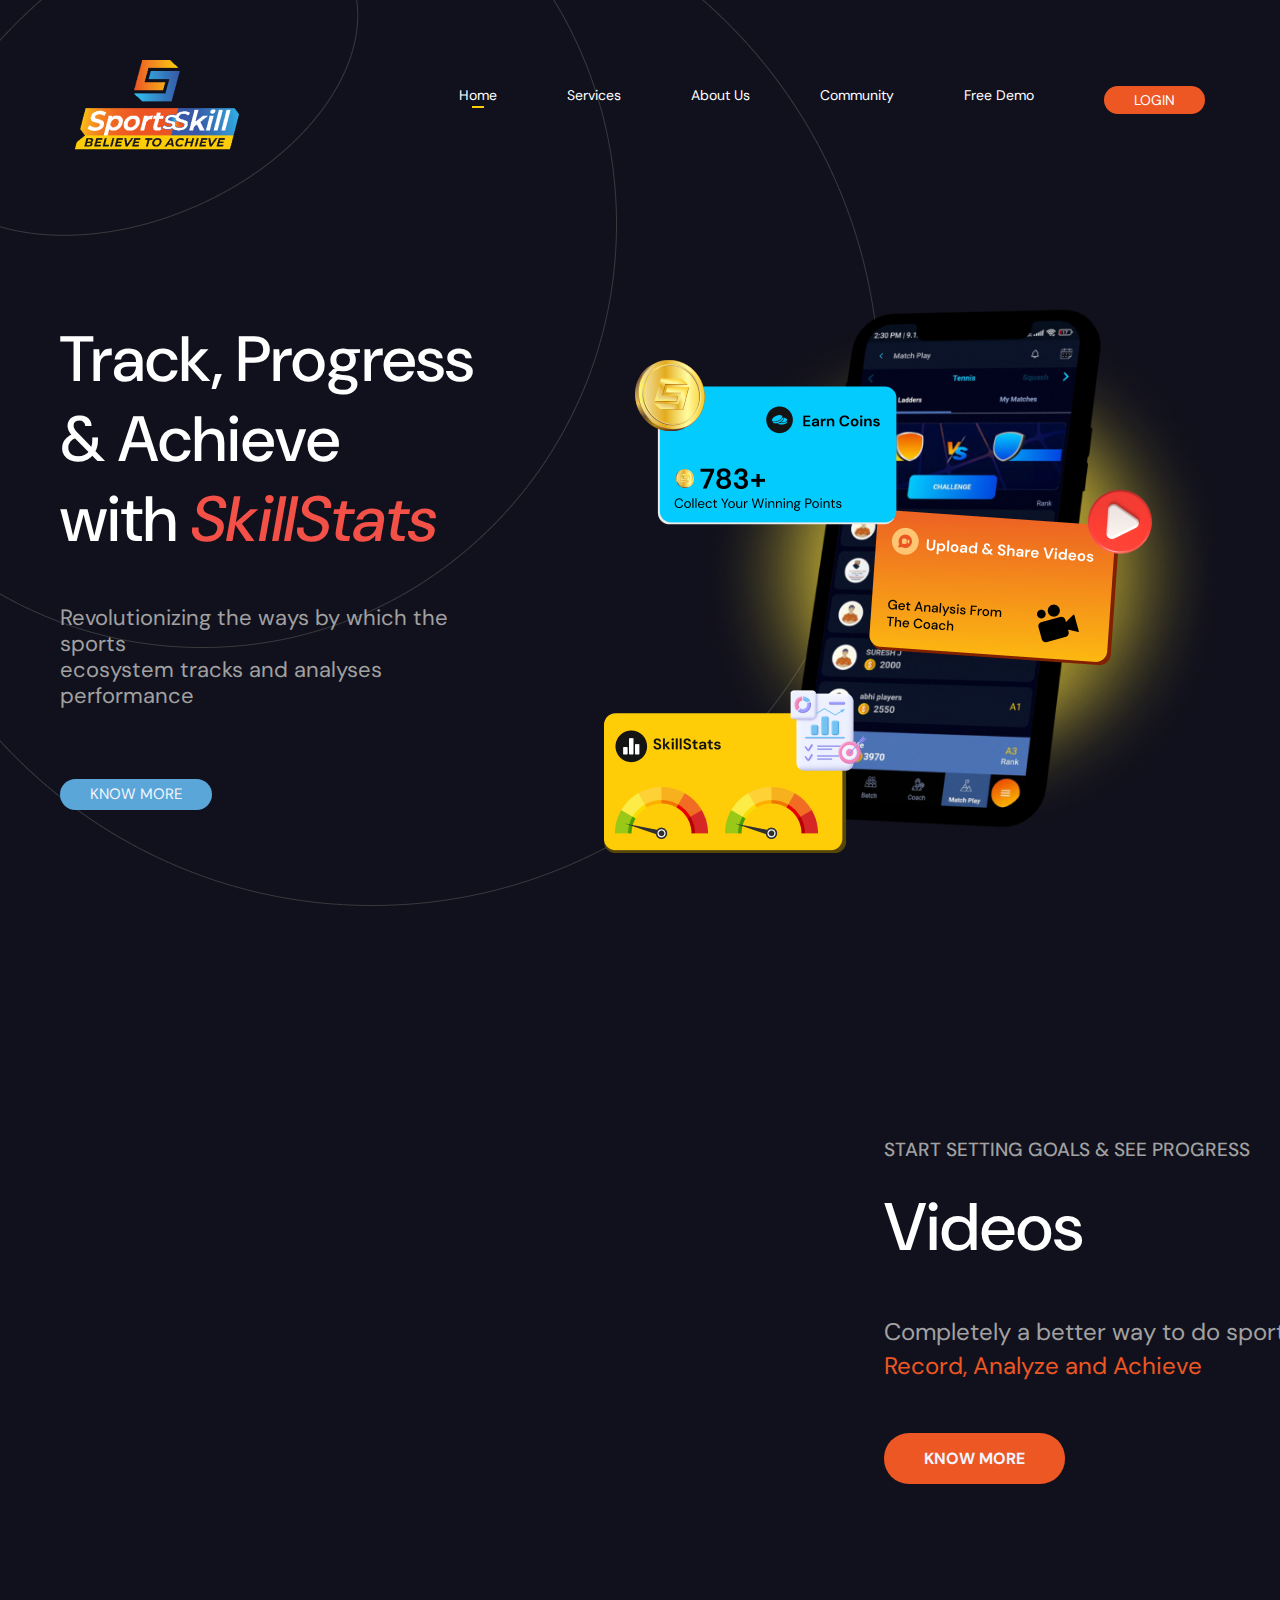
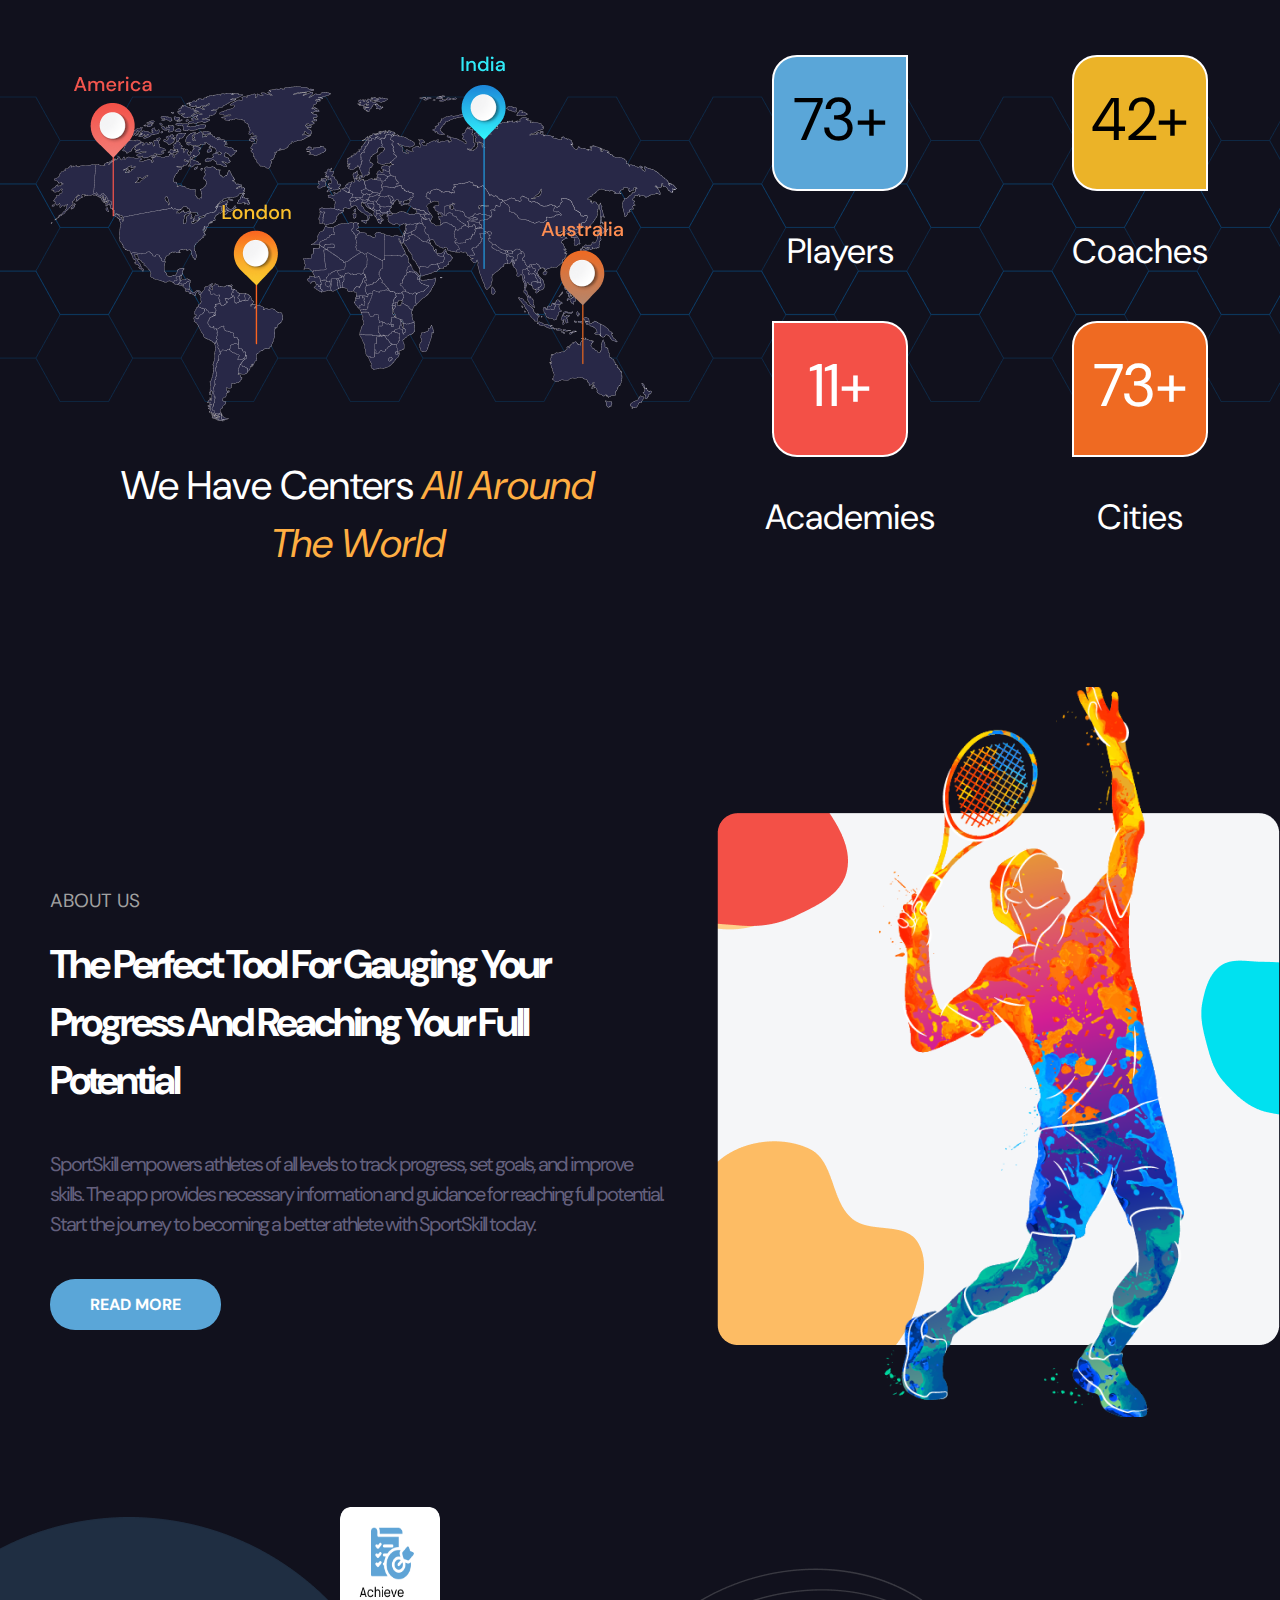
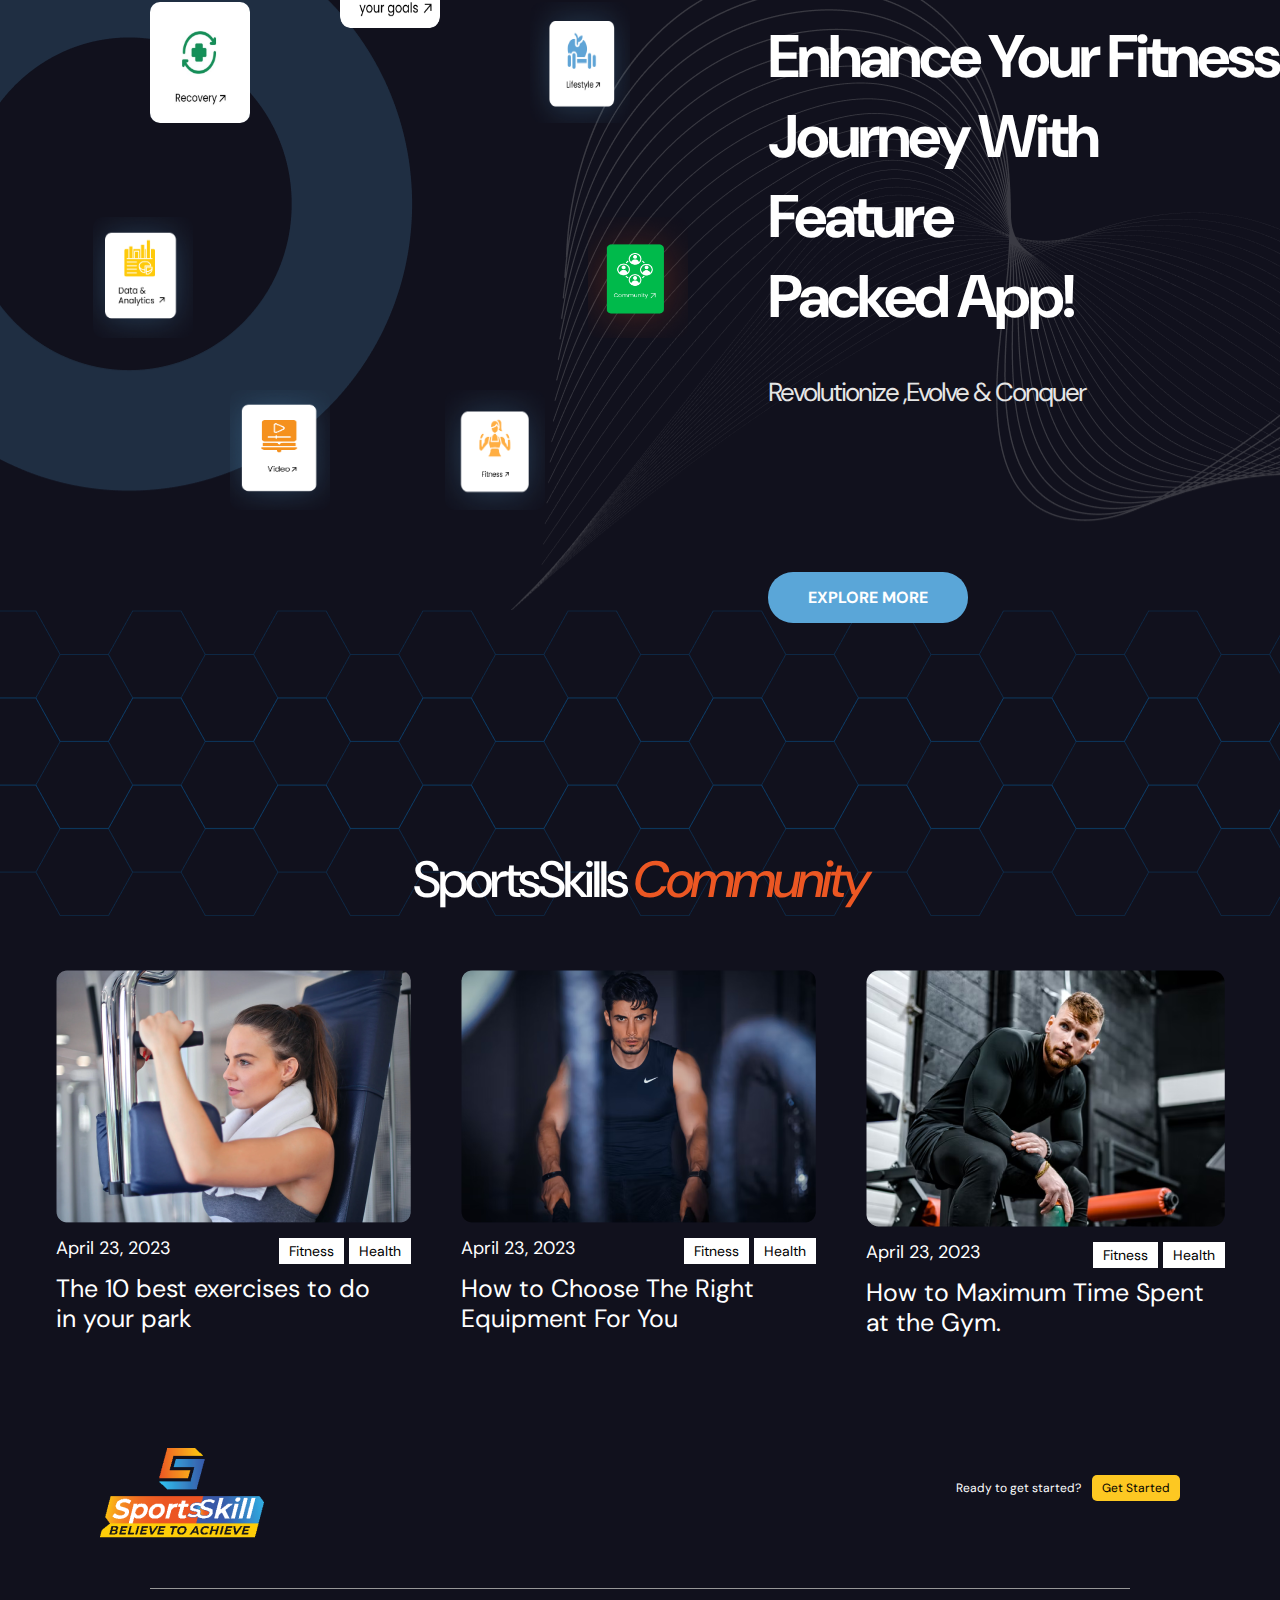
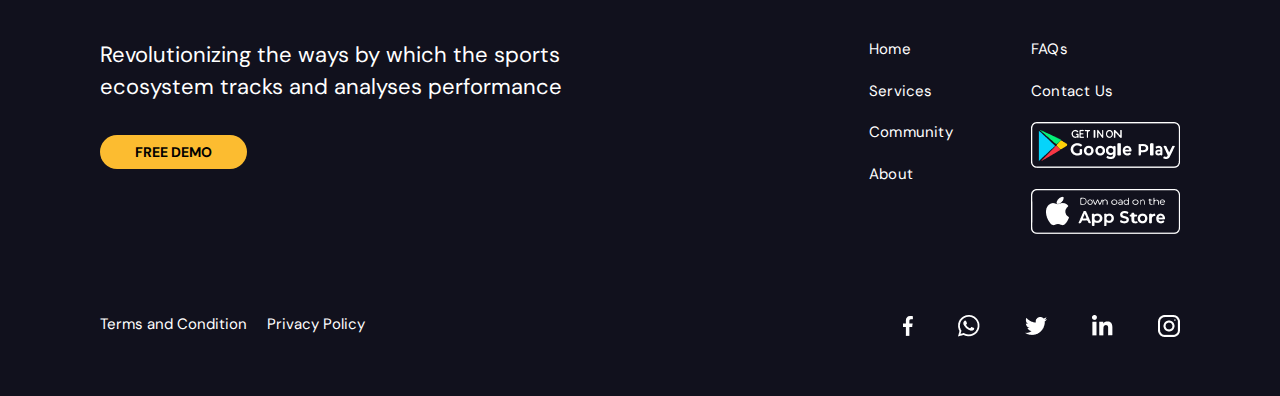
==== commit d5ef6cf8: "Update index.html" ====
--- a/index.html
+++ b/index.html
@@ -270,28 +270,28 @@
 							<a onclick="openModal('myModal1','communityPopup')"
 								><img
 									class="size1"
-									src="images/community.jpg"
+									src="images/community.png"
 							/></a>
 						</div>
 						<div class="cabin">
 							<a onclick="openModal('myModal1','fitnessPopup')"
 								><img
 									class="size2"
-									src="images/fitness.jpg"
+									src="images/fitness.png"
 							/></a>
 						</div>
 						<div class="cabin">
 							<a onclick="openModal('myModal1','videosPopup')"
 								><img
 									class="size3"
-									src="images/video.jpg"
+									src="images/video.png"
 							/></a>
 						</div>
 						<div class="cabin">
 							<a onclick="openModal('myModal1','dataAnalyticsPopup')"
 								><img
 									class="size4"
-									src="images/data analytics.jpg"
+									src="images/data-analytics.png"
 							/></a>
 						</div>
 						<div class="cabin">
@@ -305,7 +305,7 @@
 							<a onclick="openModal('myModal1','lifestylePopup')"
 								><img
 									class="size6"
-									src="images/lifestyle.jpg"
+									src="images/lifestyle.png"
 							/></a>
 						</div>
 						<div class="cabin">
